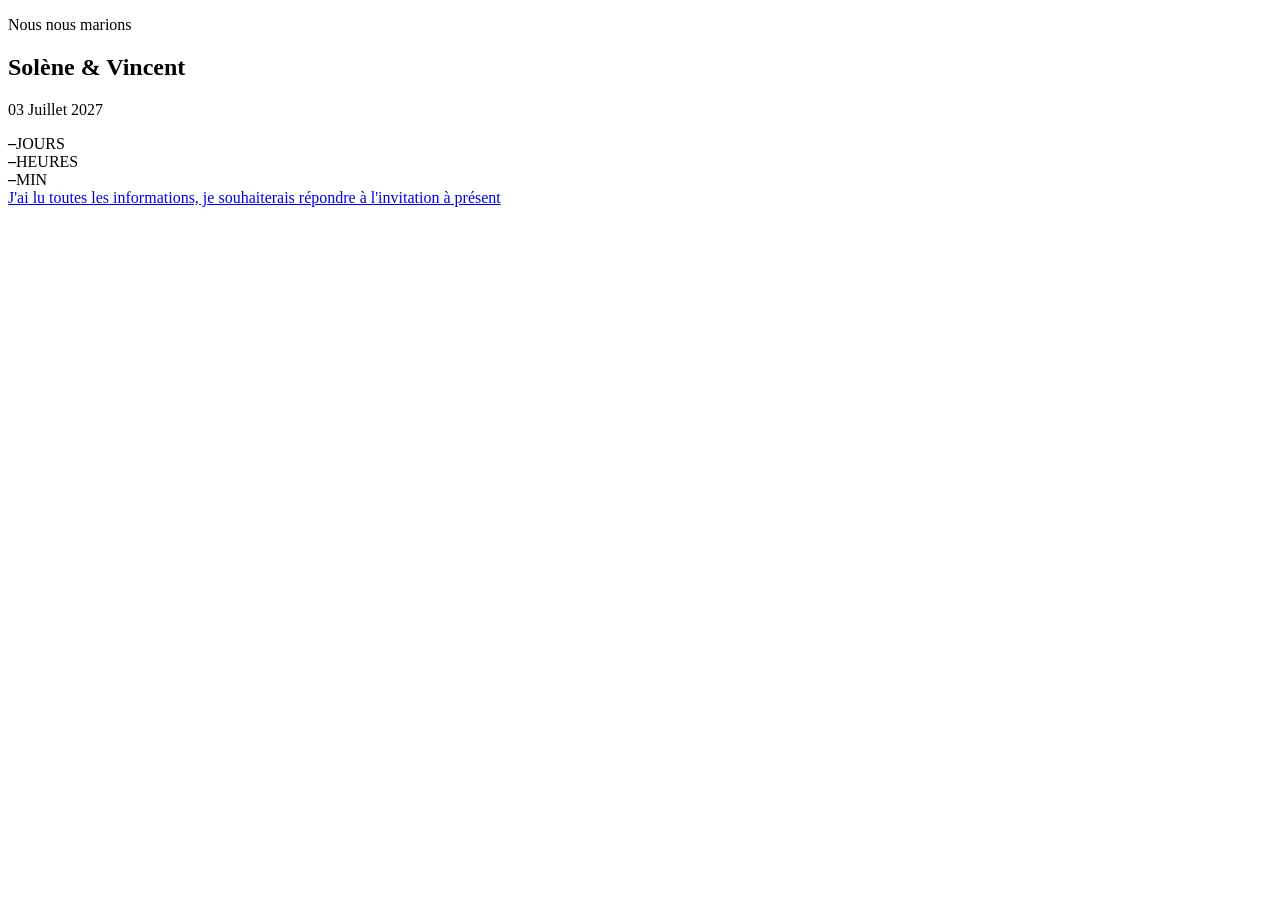
==== index.html @ 142c649a "Add files via upload" ====
<!DOCTYPE html>
<html lang="fr">
<head>
  <meta charset="UTF-8">
  <meta name="viewport" content="width=device-width, initial-scale=1">
  <title>Solène & Vincent - Notre Mariage</title>
  <meta name="description" content="Mariage de Solène & Vincent — 3 juillet 2027">
  <link rel="preconnect" href="https://fonts.googleapis.com">
  <link rel="preconnect" href="https://fonts.gstatic.com" crossorigin>
  <link href="https://fonts.googleapis.com/css2?family=Great+Vibes&family=Montserrat:wght@400;500;600&family=Playfair+Display:ital,wght@0,400;0,500;0,600;1,400&display=swap" rel="stylesheet">
  <link rel="stylesheet" href="https://cdnjs.cloudflare.com/ajax/libs/font-awesome/6.5.1/css/all.min.css">
  <link rel="stylesheet" href="css/style.css">
  <link rel="icon" href="data:image/svg+xml,%3Csvg xmlns='http://www.w3.org/2000/svg' viewBox='0 0 64 64'%3E%3Ccircle cx='32' cy='32' r='30' fill='%23faf8f2' stroke='%233c5679' stroke-width='2'/%3E%3Ctext x='32' y='40' font-family='Georgia' font-size='22' fill='%233c5679' text-anchor='middle'%3ES%7CV%3C/text%3E%3C/svg%3E">
</head>
<body>
<header id="site-header"></header>
<main>
<section class="hero">
  <div class="hero-bg" data-bg="images/hero.jpg|https://files.cdn-files-a.com/uploads/12627995/normal_6af45a343e8d4.jpg"></div>
  <div class="hero-content">
    <p class="eyebrow">Nous nous marions</p>
    <h1>Solène &amp; Vincent</h1>
    <p class="date">03 Juillet 2027</p>
    <div class="countdown" id="countdown">
      <div><b data-d>–</b><span>JOURS</span></div>
      <div><b data-h>–</b><span>HEURES</span></div>
      <div><b data-m>–</b><span>MIN</span></div>
    </div>
    <a href="rsvp.html" class="btn">J'ai lu toutes les informations, je souhaiterais répondre à l'invitation à présent</a>
  </div>
</section>
</main>
<footer id="site-footer"></footer>
<script src="js/main.js"></script>
</body>
</html>
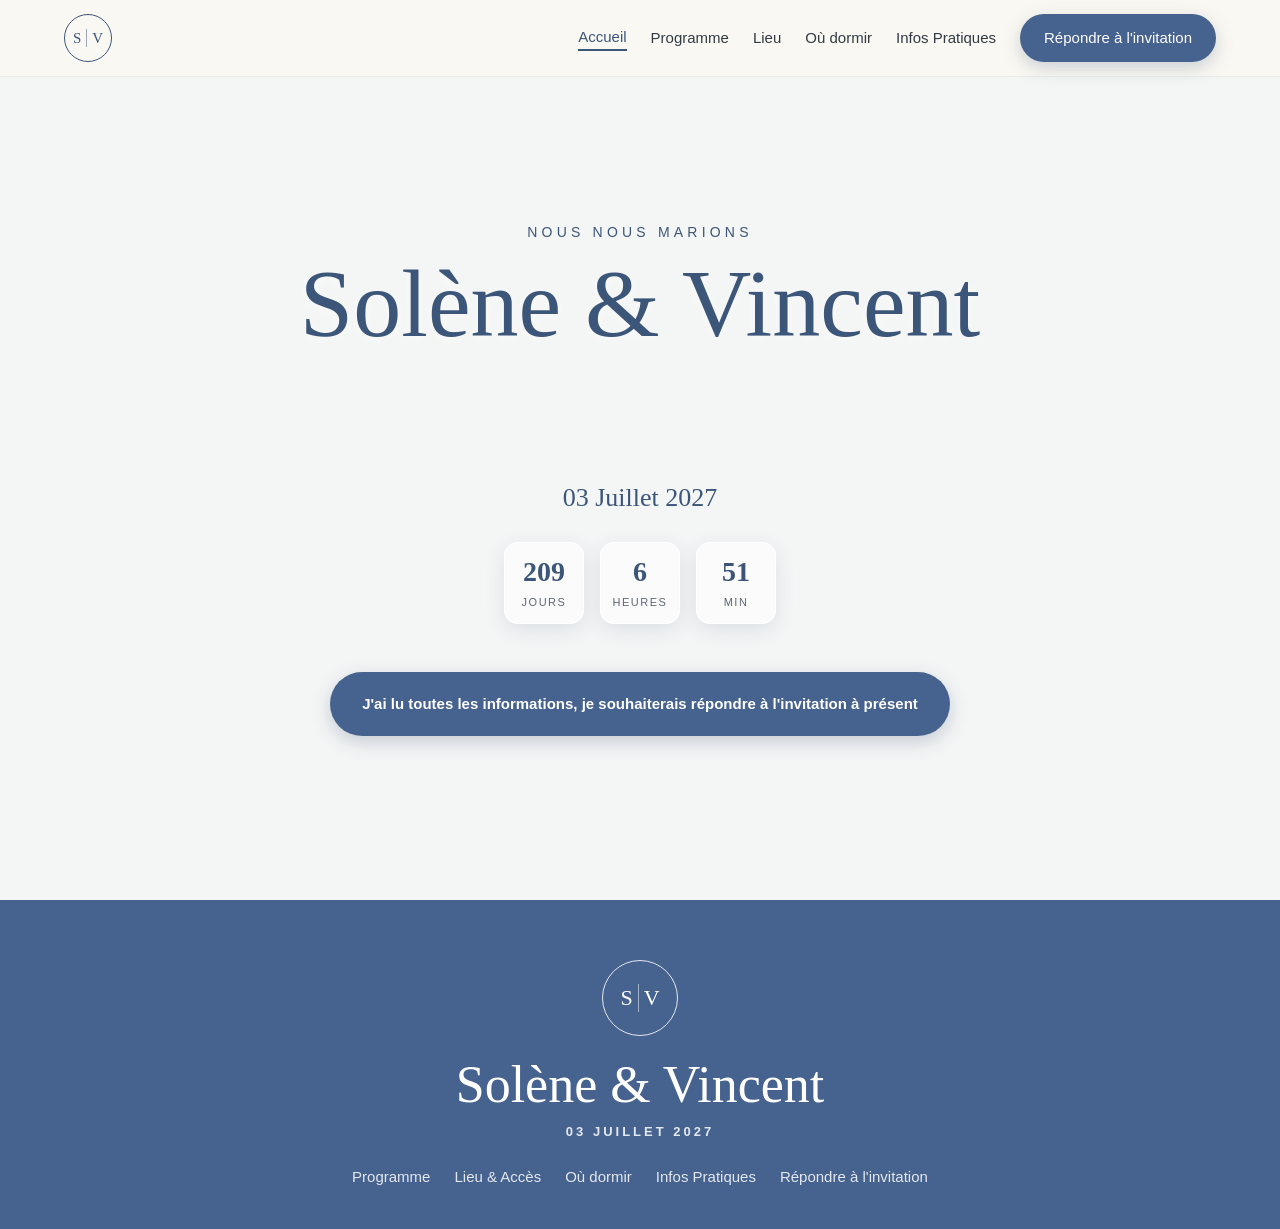
==== commit c7da2c0e: "Rename index (36).html to index.html" ====
--- a/index.html
+++ b/index.html
@@ -9,14 +9,14 @@
   <link rel="preconnect" href="https://fonts.gstatic.com" crossorigin>
   <link href="https://fonts.googleapis.com/css2?family=Great+Vibes&family=Montserrat:wght@400;500;600&family=Playfair+Display:ital,wght@0,400;0,500;0,600;1,400&display=swap" rel="stylesheet">
   <link rel="stylesheet" href="https://cdnjs.cloudflare.com/ajax/libs/font-awesome/6.5.1/css/all.min.css">
-  <link rel="stylesheet" href="css/style.css">
+  <link rel="stylesheet" href="style.css">
   <link rel="icon" href="data:image/svg+xml,%3Csvg xmlns='http://www.w3.org/2000/svg' viewBox='0 0 64 64'%3E%3Ccircle cx='32' cy='32' r='30' fill='%23faf8f2' stroke='%233c5679' stroke-width='2'/%3E%3Ctext x='32' y='40' font-family='Georgia' font-size='22' fill='%233c5679' text-anchor='middle'%3ES%7CV%3C/text%3E%3C/svg%3E">
 </head>
 <body>
 <header id="site-header"></header>
 <main>
 <section class="hero">
-  <div class="hero-bg" data-bg="images/hero.jpg|https://files.cdn-files-a.com/uploads/12627995/normal_6af45a343e8d4.jpg"></div>
+  <div class="hero-bg" data-bg="hero.jpg|https://files.cdn-files-a.com/uploads/12627995/normal_6af45a343e8d4.jpg"></div>
   <div class="hero-content">
     <p class="eyebrow">Nous nous marions</p>
     <h1>Solène &amp; Vincent</h1>
@@ -31,6 +31,6 @@
 </section>
 </main>
 <footer id="site-footer"></footer>
-<script src="js/main.js"></script>
+<script src="main.js"></script>
 </body>
 </html>
--- a/style.css
+++ b/style.css
@@ -0,0 +1,230 @@
+:root {
+  --cream: #faf8f2;
+  --cream-2: #f3efe4;
+  --blue: #3c5679;
+  --blue-btn: #46628f;
+  --blue-light: #e9eef7;
+  --link: #4e6d9c;
+  --text: #323a45;
+  --muted: #5d6673;
+  --border: #d6dbe5;
+  --radius: 18px;
+  --serif: "Playfair Display", Georgia, serif;
+  --script: "Great Vibes", cursive;
+  --sans: "Montserrat", Arial, sans-serif;
+}
+
+* { box-sizing: border-box; }
+html { scroll-behavior: smooth; }
+body {
+  margin: 0;
+  font-family: var(--sans);
+  color: var(--text);
+  background: var(--cream);
+  line-height: 1.6;
+}
+img { max-width: 100%; display: block; }
+a { color: var(--link); text-decoration: none; }
+a:hover { text-decoration: underline; }
+
+/* ---------- Header ---------- */
+.site-header {
+  position: sticky; top: 0; z-index: 50;
+  background: rgba(250, 248, 242, 0.92);
+  backdrop-filter: blur(8px);
+  border-bottom: 1px solid rgba(60, 86, 121, 0.08);
+}
+.header-inner {
+  max-width: 1200px; margin: 0 auto;
+  display: flex; align-items: center; justify-content: space-between;
+  padding: 14px 24px;
+}
+.monogram {
+  width: 48px; height: 48px; border-radius: 50%;
+  border: 1px solid var(--blue);
+  display: flex; align-items: center; justify-content: center;
+  font-family: var(--serif); color: var(--blue); font-size: 15px;
+  gap: 5px; text-decoration: none !important;
+}
+.monogram i { width: 1px; height: 18px; background: var(--blue); opacity: .5; }
+.nav { display: flex; align-items: center; gap: 24px; }
+.nav a { color: var(--text); font-size: 15px; font-weight: 500; }
+.nav a.active { color: var(--blue); border-bottom: 2px solid var(--blue); }
+.nav a:hover { text-decoration: none; color: var(--blue); }
+.btn {
+  display: inline-block;
+  background: var(--blue-btn); color: #fff !important;
+  border: 0; border-radius: 999px;
+  padding: 12px 24px; font-family: var(--sans); font-weight: 600; font-size: 15px;
+  box-shadow: 0 6px 18px rgba(60, 86, 121, 0.25);
+  cursor: pointer; transition: transform .15s, background .15s;
+  text-align: center;
+}
+.btn:hover { background: var(--blue); transform: translateY(-1px); text-decoration: none; }
+.nav .btn { color: #fff; }
+.menu-toggle {
+  display: none; background: none; border: 0; font-size: 24px; color: var(--blue); cursor: pointer;
+}
+
+/* ---------- Hero (accueil) ---------- */
+.hero {
+  position: relative; min-height: calc(100vh - 77px);
+  display: flex; align-items: center; justify-content: center; text-align: center;
+  padding: 40px 16px 60px; overflow: hidden;
+}
+.hero-bg {
+  position: absolute; inset: 0;
+  background-size: cover; background-position: center;
+  filter: grayscale(.35);
+}
+.hero-bg::after {
+  content: ""; position: absolute; inset: 0;
+  background: rgba(241, 244, 248, 0.68);
+}
+.hero-content { position: relative; z-index: 1; }
+.eyebrow {
+  font-size: 14px; font-weight: 500; letter-spacing: 4.2px;
+  text-transform: uppercase; color: var(--blue); margin: 0 0 8px;
+}
+.hero h1 {
+  font-family: var(--script); font-weight: 400; color: var(--blue);
+  font-size: clamp(56px, 10vw, 96px); line-height: 1.1; margin: 0 0 120px;
+  text-shadow: 0 2px 10px rgba(255,255,255,.6);
+}
+.hero .date { font-family: var(--serif); font-size: 26px; color: var(--blue); margin: 0 0 24px; }
+.countdown { display: flex; gap: 16px; justify-content: center; margin-bottom: 48px; }
+.countdown div {
+  width: 80px; padding: 14px 0 10px; border-radius: 14px;
+  background: rgba(255,255,255,.6); border: 1px solid rgba(255,255,255,.9);
+  box-shadow: 0 6px 20px rgba(60,86,121,.12);
+}
+.countdown b { display: block; font-family: var(--serif); font-size: 28px; color: var(--blue); line-height: 1.1; }
+.countdown span { font-size: 11px; letter-spacing: 1.5px; color: var(--muted); }
+.hero .btn { padding: 20px 32px; }
+
+/* ---------- Page intro ---------- */
+.page-intro { background: var(--blue-light); text-align: center; padding: 70px 16px 50px; }
+.page-intro .eyebrow { display: inline-flex; align-items: center; gap: 12px; font-size: 12px; }
+.page-intro .eyebrow::before { content: ""; width: 28px; height: 1px; background: var(--blue); }
+.page-intro h1 { font-family: var(--serif); font-weight: 600; font-size: clamp(32px, 5vw, 46px); margin: 8px 0 16px; color: var(--text); }
+.page-intro p.lead { max-width: 700px; margin: 0 auto; color: var(--muted); }
+
+section { padding: 70px 16px; }
+.container { max-width: 1020px; margin: 0 auto; }
+.section-title { font-family: var(--serif); font-weight: 600; text-align: center; font-size: clamp(28px, 4vw, 38px); margin: 0 0 40px; }
+.bg-light { background: var(--blue-light); }
+
+/* ---------- Timeline ---------- */
+.timeline { max-width: 680px; margin: 0 auto; position: relative; padding-left: 0; list-style: none; }
+.timeline li { position: relative; padding: 0 0 36px 70px; }
+.timeline li::before {
+  content: ""; position: absolute; left: 21px; top: 44px; bottom: 0; width: 1px; background: var(--border);
+}
+.timeline li:last-child::before { display: none; }
+.timeline .ico {
+  position: absolute; left: 0; top: 0; width: 44px; height: 44px; border-radius: 50%;
+  border: 1px solid var(--border); background: #fff; color: var(--blue);
+  display: flex; align-items: center; justify-content: center; font-size: 16px;
+}
+.timeline h2 { font-family: var(--serif); font-weight: 500; font-size: 19px; color: var(--blue); margin: 8px 0 2px; }
+.timeline p { margin: 0; font-style: italic; font-size: 14px; color: var(--muted); }
+
+/* ---------- Cards ---------- */
+.grid-2 { display: grid; grid-template-columns: repeat(2, 1fr); gap: 24px; }
+.grid-3 { display: grid; grid-template-columns: repeat(3, 1fr); gap: 24px; }
+.card {
+  background: var(--cream); border: 1px solid var(--border); border-radius: var(--radius);
+  padding: 24px; box-shadow: 0 4px 16px rgba(60,86,121,.05);
+}
+.card.blue { background: var(--blue-light); }
+.card h3 { font-family: var(--serif); font-weight: 600; font-size: 19px; margin: 0 0 6px; }
+.card p { margin: 0; color: var(--muted); }
+.card-row { display: flex; gap: 16px; align-items: flex-start; }
+.icon-circle {
+  flex: 0 0 auto; width: 48px; height: 48px; border-radius: 50%;
+  background: var(--blue-light); border: 1px solid var(--border); color: var(--blue);
+  display: flex; align-items: center; justify-content: center; font-size: 17px;
+}
+.card.blue .icon-circle { background: var(--cream); width: 56px; height: 56px; margin-bottom: 24px; }
+.card.tall { padding: 28px; }
+
+/* ---------- Lieu / Hébergement ---------- */
+.feature { display: grid; grid-template-columns: 1.1fr 1fr; gap: 0; border-radius: var(--radius); overflow: hidden; border: 1px solid var(--border); background: #fff; }
+.feature-img { min-height: 360px; background-size: cover; background-position: center; }
+.feature-body { padding: 36px; }
+.feature-body h2, .feature-body h3 { font-family: var(--serif); font-weight: 600; font-size: 26px; margin: 0 0 8px; }
+.feature-body .sub { color: var(--muted); margin: 0 0 18px; }
+.info-list { list-style: none; padding: 0; margin: 0 0 20px; }
+.info-list li { display: flex; gap: 12px; align-items: flex-start; margin-bottom: 10px; }
+.info-list i { color: var(--blue); width: 18px; margin-top: 5px; text-align: center; }
+.prices { margin: 4px 0 18px; padding: 16px 20px; background: var(--blue-light); border-radius: 12px; }
+.prices table { width: 100%; border-collapse: collapse; }
+.prices td { padding: 4px 0; }
+.prices td:last-child { text-align: right; font-weight: 600; color: var(--blue); }
+.note { font-size: 14px; color: var(--muted); font-style: italic; }
+.map-link { display: inline-flex; gap: 8px; align-items: center; font-weight: 600; }
+
+/* ---------- FAQ ---------- */
+.faq { max-width: 820px; margin: 0 auto; }
+.faq details { background: var(--cream); border: 1px solid var(--border); border-radius: 14px; margin-bottom: 12px; }
+.faq summary {
+  cursor: pointer; list-style: none; padding: 18px 22px; font-weight: 600; color: var(--text);
+  display: flex; justify-content: space-between; gap: 16px;
+}
+.faq summary::-webkit-details-marker { display: none; }
+.faq summary::after { content: "+"; color: var(--blue); font-size: 20px; line-height: 1; }
+.faq details[open] summary::after { content: "–"; }
+.faq details p { margin: 0; padding: 0 22px 18px; color: var(--muted); }
+
+.contact { display: grid; grid-template-columns: 1fr 1fr; gap: 24px; padding: 32px; }
+.contact h2 { font-family: var(--serif); font-weight: 600; font-size: 22px; margin: 0 0 10px; }
+.contact strong { display: block; font-weight: 500; }
+.contact .person { margin-bottom: 14px; }
+
+/* ---------- RSVP ---------- */
+.rsvp-wrap { max-width: 680px; margin: 0 auto; }
+.form-card { background: #fff; border: 1px solid var(--border); border-radius: var(--radius); padding: 36px; box-shadow: 0 10px 30px rgba(60,86,121,.08); }
+.field { margin-bottom: 20px; }
+.field label { display: block; font-weight: 600; font-size: 14px; margin-bottom: 6px; }
+.field input, .field select, .field textarea {
+  width: 100%; padding: 12px 14px; border: 1px solid var(--border); border-radius: 10px;
+  font-family: var(--sans); font-size: 15px; color: var(--text); background: var(--cream);
+}
+.field input:focus, .field select:focus, .field textarea:focus { outline: 2px solid var(--blue-btn); outline-offset: 1px; }
+.field textarea { min-height: 100px; resize: vertical; }
+.hidden { display: none; }
+.form-card .btn { width: 100%; padding: 16px; font-size: 16px; }
+.form-msg { margin-top: 18px; padding: 14px 18px; border-radius: 10px; display: none; }
+.form-msg.ok { display: block; background: #e7f3ea; color: #24613a; }
+.form-msg.err { display: block; background: #fbeaea; color: #8a2a2a; }
+
+/* ---------- CTA + Footer ---------- */
+.cta { text-align: center; }
+.site-footer { background: var(--blue-btn); color: #fff; text-align: center; padding: 60px 16px 40px; }
+.site-footer .monogram { margin: 0 auto 18px; width: 76px; height: 76px; border-color: rgba(255,255,255,.85); color: #fff; font-size: 22px; }
+.site-footer .monogram i { background: #fff; height: 28px; }
+.site-footer .names { font-family: var(--script); font-size: 52px; line-height: 1.2; margin: 0; }
+.site-footer .fdate { letter-spacing: 3px; font-size: 13px; font-weight: 600; opacity: .85; margin: 6px 0 22px; }
+.site-footer nav { display: flex; flex-wrap: wrap; gap: 8px 24px; justify-content: center; }
+.site-footer nav a { color: rgba(255,255,255,.85); font-size: 15px; }
+
+/* ---------- Responsive ---------- */
+@media (max-width: 900px) {
+  .grid-3 { grid-template-columns: 1fr 1fr; }
+  .feature { grid-template-columns: 1fr; }
+  .feature-img { min-height: 240px; }
+}
+@media (max-width: 760px) {
+  .menu-toggle { display: block; }
+  .nav {
+    display: none; position: absolute; top: 100%; left: 0; right: 0;
+    flex-direction: column; gap: 14px; padding: 20px; background: var(--cream);
+    border-bottom: 1px solid var(--border);
+  }
+  .nav.open { display: flex; }
+  .grid-2, .grid-3, .contact { grid-template-columns: 1fr; }
+  .hero h1 { margin-bottom: 60px; }
+  .countdown div { width: 72px; }
+  .form-card { padding: 24px; }
+  section { padding: 50px 16px; }
+}
